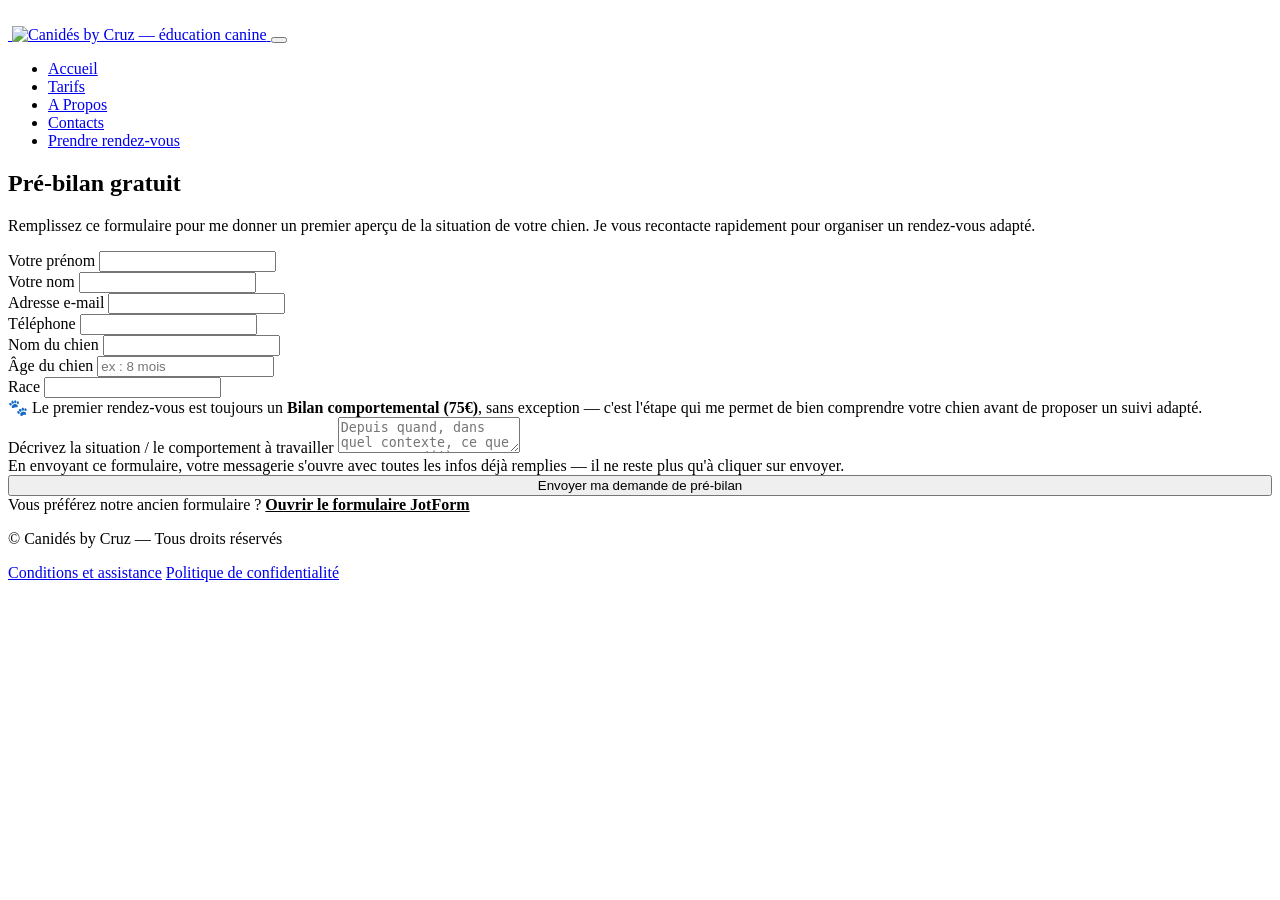
==== pre-bilan.html @ 5c5f5c9a "Add files via upload" ====
<!DOCTYPE html>
<html lang="fr">
<head>
<meta charset="UTF-8">
<meta name="viewport" content="width=device-width, initial-scale=1.0">
<title>Pré-bilan & Rendez-vous — Canidés by Cruz</title>
<link rel="icon" href="assets/images/logo-icon.png">
<link rel="preconnect" href="https://fonts.googleapis.com">
<link href="https://fonts.googleapis.com/css2?family=Abril+Fatface&family=Caveat:wght@700&family=Poppins:wght@400;500;600;700&display=swap" rel="stylesheet">
<link rel="stylesheet" href="assets/css/style.css">
</head>
<body>
<script>document.documentElement.classList.add('js-loading');</script>
<div class="page-transition" id="pageTransition" aria-hidden="true"><img class="pt-logo" src="assets/images/logo-dog.png" alt=""></div>

<header class="site-header">
  <div class="container">
    <a href="index.html" class="logo">
      <img class="logo-dog" src="assets/images/logo-dog.png" alt="">
      <img class="logo-word" src="assets/images/logo-word.png" alt="Canidés by Cruz — éducation canine">
    </a>
    <button class="nav-toggle" id="navToggle" aria-label="Menu">
      <span></span><span></span><span></span>
    </button>
    <ul class="nav-links" id="navLinks">
      <li><a href="index.html#accueil">Accueil</a></li>
      <li><a href="index.html#tarifs">Tarifs</a></li>
      <li><a href="index.html#a-propos">A Propos</a></li>
      <li><a href="index.html#contact">Contacts</a></li>
      <li><a href="pre-bilan.html" class="nav-cta">Prendre rendez-vous</a></li>
    </ul>
  </div>
</header>

<section class="form-page-hero">
  <div class="container">
    <h1>Pré-bilan gratuit</h1>
    <p>Remplissez ce formulaire pour me donner un premier aperçu de la situation de votre chien. Je vous recontacte rapidement pour organiser un rendez-vous adapté.</p>
  </div>
</section>

<section style="padding-top:0;">
  <div class="container">
    <form class="form-wrap" id="prebilanForm">
      <div class="form-row">
        <div class="field">
          <label for="prenom">Votre prénom</label>
          <input type="text" id="prenom" name="prenom" required>
        </div>
        <div class="field">
          <label for="nom">Votre nom</label>
          <input type="text" id="nom" name="nom" required>
        </div>
      </div>

      <div class="form-row">
        <div class="field">
          <label for="email">Adresse e-mail</label>
          <input type="email" id="email" name="email" required>
        </div>
        <div class="field">
          <label for="telephone">Téléphone</label>
          <input type="tel" id="telephone" name="telephone" required>
        </div>
      </div>

      <div class="form-row">
        <div class="field">
          <label for="chien">Nom du chien</label>
          <input type="text" id="chien" name="chien">
        </div>
        <div class="field">
          <label for="age">Âge du chien</label>
          <input type="text" id="age" name="age" placeholder="ex : 8 mois">
        </div>
      </div>

      <div class="field">
        <label for="race">Race</label>
        <input type="text" id="race" name="race">
      </div>

      <div class="first-rdv-note">
        🐾 Le premier rendez-vous est toujours un <strong>Bilan comportemental (75€)</strong>, sans exception — c'est l'étape qui me permet de bien comprendre votre chien avant de proposer un suivi adapté.
      </div>

      <div class="field">
        <label for="probleme">Décrivez la situation / le comportement à travailler</label>
        <textarea id="probleme" name="probleme" required placeholder="Depuis quand, dans quel contexte, ce que vous avez déjà essayé..."></textarea>
      </div>

      <div class="form-note">En envoyant ce formulaire, votre messagerie s'ouvre avec toutes les infos déjà remplies — il ne reste plus qu'à cliquer sur envoyer.</div>

      <button type="submit" class="btn" style="width:100%;">Envoyer ma demande de pré-bilan</button>

      <div class="form-alt">
        Vous préférez notre ancien formulaire ? <a href="https://form.jotform.com/260202126472041" target="_blank" rel="noopener" style="color:var(--red); font-weight:700; text-decoration:underline;">Ouvrir le formulaire JotForm</a>
      </div>
    </form>
  </div>
</section>

<footer>
  <div class="container">
    <p>&copy; <span id="year"></span> Canidés by Cruz — Tous droits réservés</p>
    <div class="footer-links">
      <a href="#">Conditions et assistance</a>
      <a href="#">Politique de confidentialité</a>
    </div>
  </div>
</footer>

<script src="assets/js/script.js"></script>
</body>
</html>
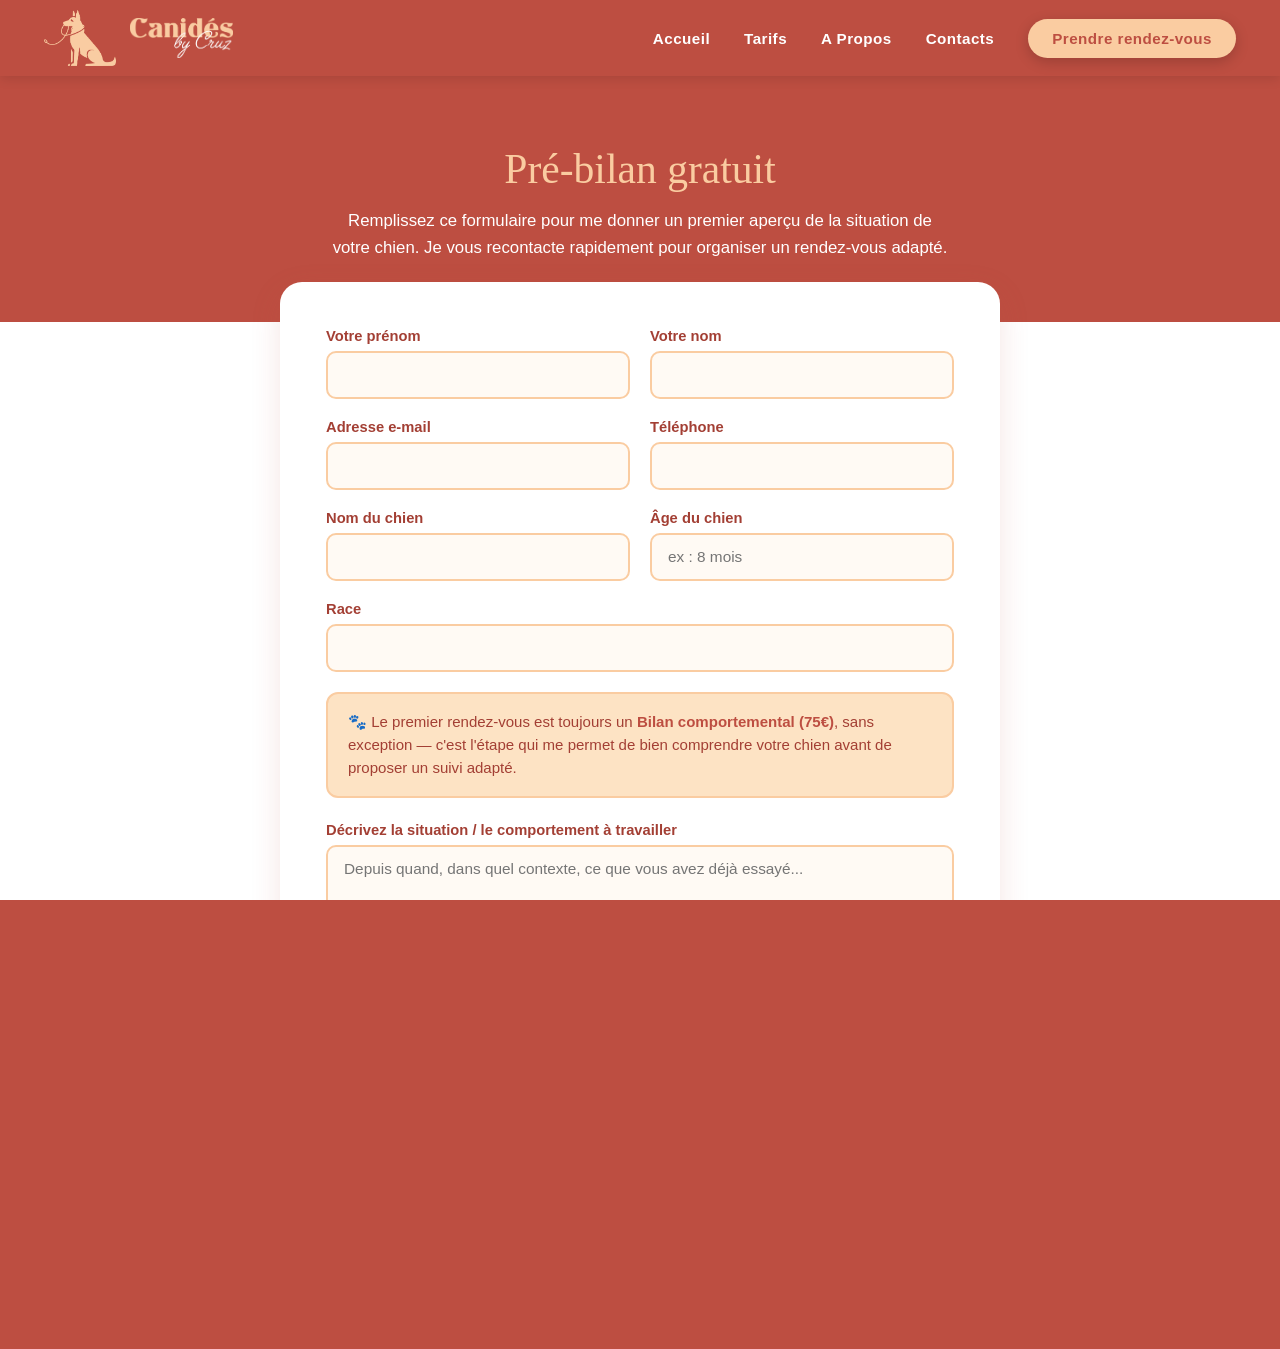
==== commit ef0b0da2: "Add files via upload" ====
--- a/pre-bilan.html
+++ b/pre-bilan.html
@@ -42,14 +42,22 @@
 <section style="padding-top:0;">
   <div class="container">
     <form class="form-wrap" id="prebilanForm">
+      <!-- ===== Web3Forms : REMPLACER la valeur ci-dessous par ta clé d'accès gratuite ===== -->
+      <input type="hidden" name="access_key" value="60331209-7880-4566-b384-94daabb50777">
+      <input type="hidden" name="subject" value="Nouvelle demande de pré-bilan — Canidés by Cruz">
+      <input type="hidden" name="from_name" value="Site Canidés by Cruz">
+      <input type="hidden" name="Prestation" value="Bilan comportemental (75€) — premier rendez-vous">
+      <!-- anti-spam (ne pas remplir) -->
+      <input type="checkbox" name="botcheck" style="display:none" tabindex="-1" autocomplete="off" aria-hidden="true">
+
       <div class="form-row">
         <div class="field">
           <label for="prenom">Votre prénom</label>
-          <input type="text" id="prenom" name="prenom" required>
+          <input type="text" id="prenom" name="Prénom" required>
         </div>
         <div class="field">
           <label for="nom">Votre nom</label>
-          <input type="text" id="nom" name="nom" required>
+          <input type="text" id="nom" name="Nom" required>
         </div>
       </div>
 
@@ -60,24 +68,24 @@
         </div>
         <div class="field">
           <label for="telephone">Téléphone</label>
-          <input type="tel" id="telephone" name="telephone" required>
+          <input type="tel" id="telephone" name="Téléphone" required>
         </div>
       </div>
 
       <div class="form-row">
         <div class="field">
           <label for="chien">Nom du chien</label>
-          <input type="text" id="chien" name="chien">
+          <input type="text" id="chien" name="Nom du chien">
         </div>
         <div class="field">
           <label for="age">Âge du chien</label>
-          <input type="text" id="age" name="age" placeholder="ex : 8 mois">
+          <input type="text" id="age" name="Âge du chien" placeholder="ex : 8 mois">
         </div>
       </div>
 
       <div class="field">
         <label for="race">Race</label>
-        <input type="text" id="race" name="race">
+        <input type="text" id="race" name="Race">
       </div>
 
       <div class="first-rdv-note">
@@ -86,17 +94,23 @@
 
       <div class="field">
         <label for="probleme">Décrivez la situation / le comportement à travailler</label>
-        <textarea id="probleme" name="probleme" required placeholder="Depuis quand, dans quel contexte, ce que vous avez déjà essayé..."></textarea>
+        <textarea id="probleme" name="Situation à travailler" required placeholder="Depuis quand, dans quel contexte, ce que vous avez déjà essayé..."></textarea>
       </div>
 
-      <div class="form-note">En envoyant ce formulaire, votre messagerie s'ouvre avec toutes les infos déjà remplies — il ne reste plus qu'à cliquer sur envoyer.</div>
+      <div class="form-note">Vos informations sont envoyées directement à Esteban, en toute confidentialité.</div>
 
       <button type="submit" class="btn" style="width:100%;">Envoyer ma demande de pré-bilan</button>
 
       <div class="form-alt">
-        Vous préférez notre ancien formulaire ? <a href="https://form.jotform.com/260202126472041" target="_blank" rel="noopener" style="color:var(--red); font-weight:700; text-decoration:underline;">Ouvrir le formulaire JotForm</a>
+        Un souci pour envoyer ? Écrivez-moi directement à <a href="mailto:canidesbycruz@gmail.com" style="color:var(--red); font-weight:700; text-decoration:underline;">canidesbycruz@gmail.com</a>
       </div>
     </form>
+
+    <div class="form-wrap form-success" id="formStatus" style="display:none">
+      <div class="fs-icon">🐾</div>
+      <h3>Merci, votre demande est bien envoyée !</h3>
+      <p>Je reviens vers vous très rapidement pour organiser votre bilan comportemental. À très vite !</p>
+    </div>
   </div>
 </section>
 
--- a/assets/css/style.css
+++ b/assets/css/style.css
@@ -0,0 +1,599 @@
+/* Canidés by Cruz — couleurs officielles, ne pas modifier */
+:root {
+  --red: #bd4e41;
+  --red-dark: #a33f34;
+  --peach: #facca1;
+  --peach-light: #fde3c4;
+  --white: #ffffff;
+  --text: #4a2c22;
+  --shadow: 0 10px 30px rgba(189, 78, 65, 0.15);
+}
+
+* { box-sizing: border-box; margin: 0; padding: 0; }
+
+html { scroll-behavior: smooth; }
+
+body {
+  font-family: 'Poppins', sans-serif;
+  color: var(--text);
+  background: var(--white);
+  overflow-x: hidden;
+}
+
+h1, h2, h3 { font-family: 'Abril Fatface', serif; font-weight: 400; line-height: 1.15; }
+
+.script {
+  font-family: 'Caveat', cursive;
+  font-weight: 700;
+}
+
+img { max-width: 100%; display: block; }
+
+a { text-decoration: none; color: inherit; }
+
+.container {
+  max-width: 1180px;
+  margin: 0 auto;
+  padding: 0 32px;
+}
+
+/* Header */
+.site-header {
+  position: sticky;
+  top: 0;
+  z-index: 100;
+  background: var(--red);
+  box-shadow: 0 2px 12px rgba(0,0,0,0.12);
+}
+
+.site-header .container {
+  display: flex;
+  align-items: center;
+  justify-content: space-between;
+  max-width: 100%;
+  padding-top: 10px;
+  padding-bottom: 10px;
+  padding-left: 44px;
+  padding-right: 44px;
+}
+
+.logo {
+  display: flex;
+  align-items: center;
+  gap: 14px;
+  flex-shrink: 0;
+  transition: transform 0.3s ease;
+}
+.logo:hover { transform: scale(1.04); }
+
+.logo img { width: auto; display: block; }
+.logo-dog { height: 56px; }
+.logo-word { height: 40px; }
+
+.nav-links {
+  display: flex;
+  align-items: center;
+  gap: 34px;
+  list-style: none;
+  margin-left: auto;
+}
+
+.nav-links > li { display: flex; align-items: center; }
+
+.nav-links a {
+  color: var(--white);
+  font-weight: 600;
+  font-size: 0.95rem;
+  letter-spacing: 0.03em;
+  position: relative;
+  transition: color 0.2s;
+}
+
+/* soulignement animé au survol des liens simples */
+.nav-links a:not(.nav-cta)::after {
+  content: "";
+  position: absolute;
+  left: 0;
+  bottom: -6px;
+  width: 100%;
+  height: 2px;
+  background: var(--peach);
+  transform: scaleX(0);
+  transform-origin: left;
+  transition: transform 0.28s ease;
+}
+.nav-links a:not(.nav-cta):hover { color: var(--peach); }
+.nav-links a:not(.nav-cta):hover::after { transform: scaleX(1); }
+
+/* bouton "Prendre rendez-vous" tout à droite */
+.nav-cta {
+  background: var(--peach);
+  color: var(--red) !important;
+  padding: 11px 24px;
+  border-radius: 40px;
+  font-weight: 700 !important;
+  letter-spacing: 0.02em;
+  box-shadow: 0 4px 14px rgba(0,0,0,0.18);
+  transition: transform 0.2s ease, box-shadow 0.2s ease, background 0.2s ease;
+  animation: ctaGlow 2.8s ease-in-out infinite;
+}
+@keyframes ctaGlow {
+  0%, 100% { box-shadow: 0 4px 14px rgba(0,0,0,0.18); }
+  50% { box-shadow: 0 4px 20px rgba(250,204,161,0.85); }
+}
+.nav-cta:hover {
+  color: var(--red) !important;
+  background: #ffffff;
+  transform: translateY(-2px);
+  box-shadow: 0 8px 20px rgba(0,0,0,0.28);
+}
+
+.nav-toggle {
+  display: none;
+  flex-direction: column;
+  gap: 5px;
+  background: none;
+  border: none;
+  cursor: pointer;
+  padding: 6px;
+}
+.nav-toggle span { width: 26px; height: 3px; background: var(--white); border-radius: 2px; }
+
+/* Hero */
+.hero {
+  position: relative;
+  min-height: 640px;
+  display: flex;
+  align-items: center;
+  justify-content: center;
+  text-align: center;
+  overflow: hidden;
+}
+.hero::before {
+  content: "";
+  position: absolute;
+  inset: 0;
+  background: url('../images/hero.png') center/cover no-repeat;
+  animation: kenburns 20s ease-out both;
+  z-index: 0;
+}
+.hero::after {
+  content: "";
+  position: absolute;
+  inset: 0;
+  background: linear-gradient(rgba(60,20,10,0.32), rgba(60,20,10,0.32));
+  z-index: 1;
+}
+.hero-content { position: relative; z-index: 2; }
+
+.hero-content h1 {
+  color: var(--white);
+  font-size: 3rem;
+  text-shadow: 0 3px 12px rgba(0,0,0,0.35);
+  max-width: 780px;
+  margin: 0 auto 32px;
+  animation: fadeInUp 0.9s ease 0.3s both;
+}
+.hero-content .btn { animation: fadeInUp 0.9s ease 0.6s both; }
+
+.btn {
+  position: relative;
+  overflow: hidden;
+  display: inline-block;
+  background: var(--red);
+  color: var(--white);
+  padding: 16px 38px;
+  border-radius: 6px;
+  font-weight: 700;
+  letter-spacing: 0.02em;
+  box-shadow: var(--shadow);
+  border: 2px solid var(--red);
+  transition: transform 0.2s, background 0.2s, box-shadow 0.2s;
+  cursor: pointer;
+  font-size: 1rem;
+}
+/* reflet lumineux qui balaie le bouton au survol */
+.btn::after {
+  content: "";
+  position: absolute;
+  top: 0;
+  left: -130%;
+  width: 60%;
+  height: 100%;
+  background: linear-gradient(120deg, transparent, rgba(255,255,255,0.4), transparent);
+  transform: skewX(-20deg);
+  transition: left 0.6s ease;
+}
+.btn:hover::after { left: 150%; }
+.btn:hover {
+  transform: translateY(-3px);
+  background: var(--red-dark);
+  box-shadow: 0 12px 26px rgba(189,78,65,0.35);
+}
+
+.btn-outline {
+  background: transparent;
+  color: var(--red);
+  border: 2px solid var(--red);
+}
+.btn-outline:hover { background: var(--red); color: var(--white); }
+
+/* Sections */
+section { padding: 90px 0; }
+.bg-peach { background: var(--peach); }
+
+/* Transitions douces : panneaux arrondis qui se chevauchent.
+   Chaque section remonte légèrement sur la précédente et ses coins
+   supérieurs arrondis laissent apparaître la couleur du dessous. */
+#a-propos, #tarifs, #contact, footer {
+  position: relative;
+  border-top-left-radius: 48px;
+  border-top-right-radius: 48px;
+  margin-top: -48px;
+  box-shadow: 0 -8px 24px rgba(120,45,35,0.07);
+}
+#a-propos { z-index: 1; }
+#tarifs   { z-index: 2; }
+#contact  { z-index: 3; }
+footer    { z-index: 4; }
+
+.section-title {
+  color: var(--red);
+  font-size: 2.4rem;
+  margin-bottom: 8px;
+}
+.section-kicker {
+  font-family: 'Caveat', cursive;
+  font-size: 1.5rem;
+  color: var(--red);
+  font-weight: 700;
+}
+
+/* About */
+.about-grid {
+  display: grid;
+  grid-template-columns: 380px 1fr;
+  gap: 60px;
+  align-items: center;
+}
+.about-photo {
+  border-radius: 24px;
+  overflow: hidden;
+  box-shadow: var(--shadow);
+  aspect-ratio: 3/4;
+  transition: transform 0.4s ease, box-shadow 0.4s ease;
+}
+.about-photo:hover {
+  transform: translateY(-6px);
+  box-shadow: 0 22px 44px rgba(189,78,65,0.28);
+}
+.about-photo img { width: 100%; height: 100%; object-fit: cover; transition: transform 0.6s cubic-bezier(.2,.7,.2,1); }
+.about-photo:hover img { transform: scale(1.06); }
+.about-text p { margin-top: 20px; font-size: 1.08rem; line-height: 1.75; }
+
+/* Services / Tarifs */
+.services-grid {
+  display: grid;
+  grid-template-columns: repeat(3, 1fr);
+  gap: 32px;
+  margin-top: 50px;
+}
+.service-card {
+  position: relative;
+  background: var(--white);
+  border-radius: 20px;
+  overflow: hidden;
+  box-shadow: var(--shadow);
+  transition: transform 0.4s cubic-bezier(.2,.7,.2,1), box-shadow 0.4s ease;
+}
+/* barre d'accent qui se déploie en haut de la carte au survol */
+.service-card::before {
+  content: "";
+  position: absolute;
+  top: 0; left: 0; right: 0;
+  height: 5px;
+  background: var(--red);
+  transform: scaleX(0);
+  transform-origin: left;
+  transition: transform 0.4s ease;
+  z-index: 3;
+}
+.service-card:hover::before { transform: scaleX(1); }
+.service-card:hover {
+  transform: translateY(-14px);
+  box-shadow: 0 24px 46px rgba(189,78,65,0.30);
+}
+.service-photo { height: 260px; overflow: hidden; }
+.service-photo img {
+  width: 100%; height: 100%;
+  object-fit: cover; object-position: 50% 12%;
+  transition: transform 0.6s cubic-bezier(.2,.7,.2,1);
+}
+.service-card:hover .service-photo img { transform: scale(1.09); }
+.service-body { padding: 26px 26px 30px; }
+.service-body h3 { color: var(--red); font-size: 1.4rem; margin-bottom: 10px; transition: color 0.3s ease; }
+.service-body p { font-size: 0.98rem; line-height: 1.6; margin-bottom: 18px; }
+.service-price {
+  font-family: 'Abril Fatface', serif;
+  font-size: 1.8rem;
+  color: var(--red);
+  display: inline-block;
+  transition: transform 0.35s cubic-bezier(.2,.7,.2,1);
+}
+.service-card:hover .service-price { transform: scale(1.14); }
+
+/* Contact */
+.contact-grid {
+  display: grid;
+  grid-template-columns: repeat(3, 1fr);
+  gap: 30px;
+  margin-top: 50px;
+  text-align: center;
+}
+.contact-card {
+  background: var(--white);
+  border-radius: 18px;
+  padding: 36px 24px;
+  box-shadow: var(--shadow);
+  transition: transform 0.3s cubic-bezier(.2,.7,.2,1), box-shadow 0.3s ease;
+}
+.contact-card:hover {
+  transform: translateY(-8px);
+  box-shadow: 0 18px 36px rgba(189,78,65,0.22);
+}
+.contact-card .icon {
+  font-size: 2.2rem;
+  margin-bottom: 14px;
+  display: inline-block;
+  transition: transform 0.35s cubic-bezier(.34,1.56,.64,1);
+}
+.contact-card:hover .icon { transform: scale(1.25) translateY(-3px); }
+.contact-card h3 { font-family: 'Poppins', sans-serif; font-weight: 700; font-size: 1rem; color: var(--red); margin-bottom: 8px; text-transform: uppercase; letter-spacing: 0.04em; }
+.contact-cta { text-align: center; margin-top: 50px; }
+
+/* Footer */
+footer {
+  background: var(--red);
+  color: var(--peach-light);
+  padding: 36px 0;
+  text-align: center;
+  font-size: 0.88rem;
+}
+footer .footer-links { margin-top: 10px; display: flex; gap: 22px; justify-content: center; flex-wrap: wrap; }
+footer a:hover { color: var(--white); }
+
+/* Pré-bilan form page */
+.form-page-hero {
+  background: var(--red);
+  padding: 70px 0 60px;
+  text-align: center;
+  color: var(--white);
+}
+.form-page-hero h1 { color: var(--peach); font-size: 2.6rem; margin-bottom: 14px; }
+.form-page-hero p { max-width: 620px; margin: 0 auto; font-size: 1.05rem; line-height: 1.6; }
+
+.form-wrap {
+  max-width: 720px;
+  margin: -40px auto 0;
+  background: var(--white);
+  border-radius: 22px;
+  box-shadow: var(--shadow);
+  padding: 46px;
+  position: relative;
+  z-index: 2;
+}
+
+.form-row { display: grid; grid-template-columns: 1fr 1fr; gap: 20px; }
+.field { margin-bottom: 20px; }
+.field label { display: block; font-weight: 600; margin-bottom: 7px; font-size: 0.92rem; color: var(--red-dark); }
+.field input, .field select, .field textarea {
+  width: 100%;
+  padding: 13px 16px;
+  border: 2px solid var(--peach);
+  border-radius: 10px;
+  font-family: 'Poppins', sans-serif;
+  font-size: 0.96rem;
+  color: var(--text);
+  background: #fffaf4;
+  transition: border-color 0.2s;
+}
+.field input:focus, .field select:focus, .field textarea:focus {
+  outline: none;
+  border-color: var(--red);
+}
+.field textarea { resize: vertical; min-height: 120px; }
+
+.form-note { font-size: 0.85rem; color: #8a6a5c; margin-top: -6px; margin-bottom: 24px; }
+
+.first-rdv-note {
+  background: var(--peach-light);
+  border: 2px solid var(--peach);
+  border-radius: 12px;
+  padding: 16px 20px;
+  font-size: 0.94rem;
+  line-height: 1.55;
+  color: var(--red-dark);
+  margin-bottom: 24px;
+}
+.first-rdv-note strong { color: var(--red); }
+
+/* Charte */
+.charte-intro {
+  text-align: center;
+  max-width: 720px;
+  margin: 0 auto 50px;
+  font-size: 1.08rem;
+  line-height: 1.7;
+}
+.charte-list {
+  max-width: 820px;
+  margin: 0 auto;
+  display: flex;
+  flex-direction: column;
+  gap: 26px;
+}
+.charte-item {
+  background: var(--white);
+  border-radius: 18px;
+  box-shadow: var(--shadow);
+  padding: 30px 34px;
+  display: flex;
+  gap: 22px;
+  align-items: flex-start;
+  transition: transform 0.3s cubic-bezier(.2,.7,.2,1), box-shadow 0.3s ease;
+}
+.charte-item:hover {
+  transform: translateX(8px);
+  box-shadow: 0 16px 32px rgba(189,78,65,0.20);
+}
+.charte-item .paw {
+  font-size: 1.8rem;
+  line-height: 1;
+  flex-shrink: 0;
+  transition: transform 0.35s cubic-bezier(.34,1.56,.64,1);
+}
+.charte-item:hover .paw { transform: rotate(-14deg) scale(1.18); }
+.charte-item h3 { color: var(--red); font-size: 1.35rem; margin-bottom: 8px; }
+.charte-item p { line-height: 1.65; font-size: 1rem; }
+
+.about-link {
+  display: inline-block;
+  margin-top: 22px;
+  font-weight: 700;
+  color: var(--red);
+  text-decoration: underline;
+  transition: transform 0.2s ease;
+}
+.about-link:hover { transform: translateX(4px); }
+
+/* ===== Animations ===== */
+@keyframes slideDown {
+  from { transform: translateY(-100%); opacity: 0; }
+  to { transform: translateY(0); opacity: 1; }
+}
+@keyframes fadeInUp {
+  from { opacity: 0; transform: translateY(30px); }
+  to { opacity: 1; transform: translateY(0); }
+}
+@keyframes fadeIn {
+  from { opacity: 0; }
+  to { opacity: 1; }
+}
+@keyframes kenburns {
+  from { transform: scale(1); }
+  to { transform: scale(1.09); }
+}
+
+/* Entrée du site */
+.site-header { animation: slideDown 0.6s ease both; }
+.logo { animation: fadeIn 0.9s ease 0.2s both; }
+.form-page-hero h1 { animation: fadeInUp 0.8s ease 0.15s both; }
+.form-page-hero p { animation: fadeInUp 0.8s ease 0.35s both; }
+
+/* Apparition en cascade des liens de la barre */
+.nav-links > li { animation: fadeInUp 0.5s ease both; }
+.nav-links > li:nth-child(1) { animation-delay: 0.25s; }
+.nav-links > li:nth-child(2) { animation-delay: 0.33s; }
+.nav-links > li:nth-child(3) { animation-delay: 0.41s; }
+.nav-links > li:nth-child(4) { animation-delay: 0.49s; }
+.nav-links > li:nth-child(5) { animation-delay: 0.57s; }
+
+/* Révélation au défilement (activée par JS) */
+.reveal {
+  opacity: 0;
+  transform: translateY(28px);
+  transition: opacity 0.7s ease, transform 0.7s ease;
+}
+.reveal.visible {
+  opacity: 1;
+  transform: translateY(0);
+}
+
+/* ===== Transition entre les pages ===== */
+.page-transition {
+  position: fixed;
+  inset: 0;
+  z-index: 9999;
+  background: var(--red);
+  display: flex;
+  align-items: center;
+  justify-content: center;
+  transform: translateY(100%);
+  pointer-events: none;
+}
+/* couvre l'écran dès le chargement (classe posée par un script inline) */
+.js-loading .page-transition { transform: translateY(0); }
+
+.page-transition .pt-logo {
+  width: 96px;
+  height: auto;
+  opacity: 0;
+  transform: scale(0.5);
+}
+
+/* Arrivée sur la page : le panneau remonte et sort par le haut,
+   avec un ralenti doux en fin de course (pas de disparition sèche). */
+.page-transition.pt-reveal {
+  animation: ptReveal 0.95s cubic-bezier(.33,0,.12,1) forwards;
+}
+@keyframes ptReveal {
+  0%   { transform: translateY(0); }
+  100% { transform: translateY(-100%); }
+}
+
+/* Départ vers une autre page : le panneau monte pour couvrir l'écran */
+.page-transition.pt-cover {
+  transform: translateY(0);
+  transition: transform 0.55s cubic-bezier(.76,0,.24,1);
+}
+.page-transition.pt-cover .pt-logo {
+  opacity: 1;
+  transform: scale(1);
+  transition: opacity 0.35s ease 0.15s, transform 0.5s cubic-bezier(.34,1.56,.64,1) 0.15s;
+}
+
+/* Respect de la préférence "moins d'animations" */
+@media (prefers-reduced-motion: reduce) {
+  *, *::before, *::after {
+    animation-duration: 0.001ms !important;
+    animation-iteration-count: 1 !important;
+    transition-duration: 0.001ms !important;
+  }
+  .reveal { opacity: 1 !important; transform: none !important; }
+  .page-transition { display: none; }
+}
+
+.form-alt {
+  text-align: center;
+  margin-top: 30px;
+  padding-top: 24px;
+  border-top: 1px solid var(--peach);
+  font-size: 0.92rem;
+}
+
+/* Mobile nav */
+@media (max-width: 900px) {
+  .nav-links {
+    position: absolute;
+    top: 100%; left: 0; right: 0;
+    background: var(--red);
+    flex-direction: column;
+    padding: 20px 32px 28px;
+    display: none;
+    gap: 18px;
+  }
+  .nav-links.open { display: flex; }
+  .nav-toggle { display: flex; }
+  .site-header .container { padding-left: 20px; padding-right: 20px; }
+  .logo-dog { height: 46px; }
+  .logo-word { height: 33px; }
+  .logo { gap: 10px; }
+  .about-grid { grid-template-columns: 1fr; }
+  .about-photo { max-width: 320px; margin: 0 auto; }
+  .services-grid { grid-template-columns: 1fr; }
+  .contact-grid { grid-template-columns: 1fr; }
+  .hero-content h1 { font-size: 2.1rem; }
+  .form-row { grid-template-columns: 1fr; }
+  .form-wrap { padding: 30px 22px; margin-top: -25px; }
+  section { padding: 60px 0; }
+}
